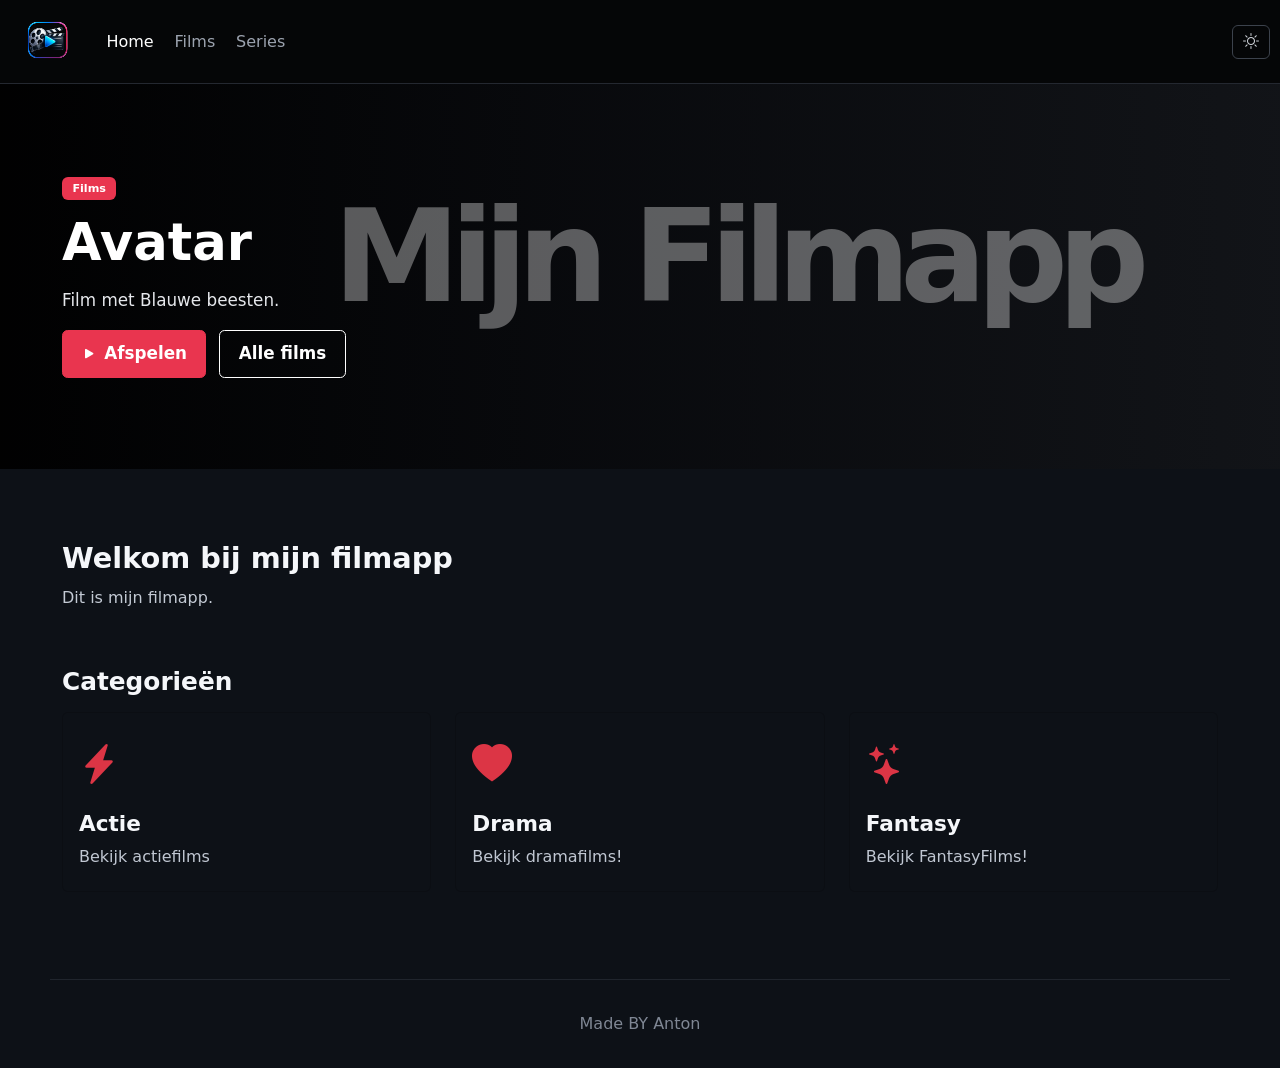
==== Frontend/index.html @ fcb29199 "Rename Index.html to index.html" ====
<!DOCTYPE html>
<html lang="en">
<head>
    <meta charset="UTF-8">
    <meta name="viewport" content="width=device-width, initial-scale=1.0">
    <link rel="stylesheet" href="styles.css">
    <title>Filmapplicatie Anton</title>
    <!--Bootstrap css toegevoegd-->
       <link
    href="https://cdn.jsdelivr.net/npm/bootstrap@5.3.3/dist/css/bootstrap.min.css"
    rel="stylesheet">
     <!--Bootstrap icons toegevoegd-->
       <link
    rel="stylesheet"
    href="https://cdn.jsdelivr.net/npm/bootstrap-icons@1.11.3/font/bootstrap-icons.css">
    <link rel="stylesheet" href="styles.css">
</head>
<body>
    <!--Navbar met bootstrap-->
    <nav class="navbar navbar-expand-lg sticky-top border-bottom app-navbar">
        <div class="container-fluid">
            <a href="index.html" class="navbar-brand fw-bold">
                <img src="Img/Logo_gegenereerd.png" alt="Logo" class="appLogo">
            </a>
    <!--Menu toggler rechts-->
            <button class="navbar-toggle" type="button" data-bs-toggle="collapse" data-bs-target="#navbarMenu">
                <span class="navbar-toggler-icon"></span>
            </button>
                <div class="collapse navbar-collapse" id="navbarMenu">
                    <ul class="navbar-nav me-auto mb-2 mb-lg-0">
                        <li class="navigatie-item">
                            <a href="index.html" class="nav-link active">Home</a>
                        </li>
                         <li class="navigatie-item">
                            <a href="films.html" class="nav-link active">Films</a>
                        </li>
                         <li class="navigatie-item">
                            <a href="series.html" class="nav-link active">Series</a>
                        </li>
                    </ul>
    <!--Dark/lightmodebutton-->
            <button class="btn btn-outline-secondary" onclick="toggleTheme()" type="button">
          <i class="bi bi-brightness-high"></i>
        </button>
                </div>
    <!-- Zoekfunctie NAVBAR: Later toevoegen -->
        </div>
    </nav>
    <header>
    <!-- Hoofdbanner -->
      <div class="container">
      <div class="col-lg-6">
        <span class="badge bg-danger mb-3">Films</span>
        <h1>Avatar</h1>
        <p class="introtekst">
          Film met Blauwe beesten.
        </p>

        <!-- Blob URL insteken-->
        <button
          class="btn btn-danger btn-lg"
          onclick="speelFilm(
            'Avatar',
              'https://movieappantonstorage.blob.core.windows.net/moviecontainer/Films/Avatar2/Avatar.The.Way.Of.Water.2022.1080p.WEBRip.x264.AAC5.1-%5BYTS.MX%5D.mp4'
          )"
        >
          <i class="bi bi-play-fill"></i>
          Afspelen
        </button>

        <a href="films.html" class="btn btn-outline-dark btn-lg ms-2">
          Alle films
        </a>
      </div>
    </div>
    </header>


    <main>
        <div class="row mb-4">
      <div class="col-lg-8">
        <h2>Welkom bij mijn filmapp</h2>
        <p>
          Dit is mijn filmapp.
        </p>
      </div>
    </div>
   
<h3>Categorieën</h3>
<!--Categorieen toevoegen-->
<!--Bootstrap cards gebruikt-->
    <div class="row g-4">
      <div class="col-md-4">
        <a href="films.html#actie" class="text-decoration-none">
          <div class="card category-card h-100">
            <div class="card-body">
              <i class="bi bi-lightning-charge-fill text-danger fs-1"></i>
              <h4 class="mt-3">Actie</h4>
              <p class="text-body-secondary mb-0">Bekijk actiefilms</p>
            </div>
          </div>
        </a>
      </div>

      <div class="col-md-4">
        <a href="films.html#drama" class="text-decoration-none">
          <div class="card category-card h-100">
            <div class="card-body">
              <i class="bi bi-heart-fill text-danger fs-1"></i>
              <h4 class="mt-3">Drama</h4>
              <p class="text-body-secondary mb-0">Bekijk dramafilms!</p>
            </div>
          </div>
        </a>
      </div>

      <div class="col-md-4">
        <a href="films.html#fantasy" class="text-decoration-none">
          <div class="card category-card h-100">
            <div class="card-body">
              <i class="bi bi-stars text-danger fs-1"></i>
              <h4 class="mt-3">Fantasy</h4>
              <p class="text-body-secondary mb-0">Bekijk FantasyFilms!</p>
            </div>
          </div>
        </a>
      </div>
    </div>
     </main>
     <footer>Made BY Anton</footer>
         <!-- Videospeler -->
<div class="modal fade" id="filmVenster" tabindex="-1">
  <div class="modal-dialog modal-xl modal-dialog-centered">
    <div class="modal-content bg-dark text-white">

      <div class="modal-header">
        <h5 class="modal-title" id="filmTitel">Film</h5>

        <button 
          type="button" 
          class="btn-close btn-close-white" 
          data-bs-dismiss="modal">
        </button>
      </div>

      <div class="modal-body">
        <video id="filmSpeler" class="w-100" controls preload="metadata">
          Je browser ondersteunt geen video.
        </video>
      </div>

    </div>
  </div>
</div>
    <!-- Bootstrap JS -->
  <script src="https://cdn.jsdelivr.net/npm/bootstrap@5.3.3/dist/js/bootstrap.bundle.min.js"></script>
   <!-- eigen JS -->
    <script src="script.js"></script>
</body>
</html>
---- Frontend/styles.css ----
/* ===============================
   Algemene instellingen
   =============================== */

/*Variabelen gebruikt voor de kleuren */
:root {
  --app-bg: #0d1117;
  --app-bg-soft: #11161c;
  --app-card: #1c2128;
  --app-card-border: #363b44;
  --app-text: #f5f7fa;
  --app-muted: #a8b0bb;
  --app-danger: #e9354f;
  --app-danger-hover: #d62f47;
}

* {
  box-sizing: border-box;
}

html {
  scroll-behavior: smooth;
}

body {
  margin: 0;
  min-height: 100vh;
  background: var(--app-bg) !important;
  color: var(--app-text) !important;
  font-family: system-ui, -apple-system, BlinkMacSystemFont, "Segoe UI", sans-serif;
  overflow-x: hidden;
}

/*Bootstrap kleuren veranderen (later met JS) */
body {
  --bs-body-bg: var(--app-bg);
  --bs-body-color: var(--app-text);
  --bs-secondary-color: var(--app-muted);
  --bs-border-color: var(--app-card-border);
}

.text-body-secondary {
  color: var(--app-muted) !important;
}


/* ===============================
   Navbar
   =============================== */

.app-navbar {
  background: #050607 !important;
  border-color: #242830 !important;
  min-height: 50px;
  padding: 0.25rem 0;
  z-index: 1000;
  padding-left: 15px;
}

.app-navbar .container-fluid {
  padding-left: 0;
  padding-right: 10px;
}

.navbar-brand {
  color: var(--app-text) !important;
  font-size: 1.05rem;
  letter-spacing: 0.2px;
  padding-left: 0;
}

.navbar-brand i {
  color: var(--app-danger) !important;
  margin-right: 0.35rem;
}

.navbar-nav .nav-link {
  color: #9ca3af !important;
  font-weight: 500;
  padding-inline: 0.65rem !important;
}

.navbar-nav .nav-link:hover,
.navbar-nav .nav-link:focus {
  color: #ffffff !important;
}

.navbar-nav .navigatie-item:first-child .nav-link {
  color: #ffffff !important;
}

.navbar-toggle {
  display: none;
  padding: 0.35rem 0.65rem;
  background: transparent;
  border: 1px solid;
  border-radius: 0.35rem;
}




.app-navbar .btn-outline-secondary {
  order: 3;
  color: #d1d5db;
  border-color: #3c424c;
  background: transparent;
  width: 38px;
  height: 34px;
  padding: 0;
}

.app-navbar .btn-outline-secondary:hover {
  background: #1f2630;
  border-color: #5b6470;
  color: #ffffff;
}


/* ===============================
   Header
   =============================== */

header:empty {
  display: none;
}

body > header:has(.container) {
  position: relative;
  min-height: 385px;
  display: flex;
  align-items: center;
  overflow: hidden;
  background:
    linear-gradient(90deg, rgba(0, 0, 0, 0.95) 0%, rgba(8, 9, 12, 0.9) 45%, rgba(18, 20, 24, 0.95) 100%);
}

body > header:has(.container)::after {
  content: "Mijn Filmapp";
  position: absolute;
  right: 11%;
  top: 45%;
  transform: translateY(-50%);
  font-size: clamp(5rem, 10vw, 10rem);
  font-weight: 900;
  letter-spacing: -0.08em;
  color: rgba(255, 255, 255, 0.34);
  white-space: nowrap;
  z-index: 0;
  pointer-events: none;
}

header .container {
  position: relative;
  z-index: 1;
  max-width: 1180px;
}

header .badge {
  background: var(--app-danger) !important;
  font-size: 0.7rem;
  font-weight: 700;
  padding: 0.35rem 0.65rem;
}

header h1 {
  color: #ffffff;
  font-size: clamp(2.3rem, 4vw, 3.5rem);
  font-weight: 800;
  line-height: 1.05;
  margin-bottom: 1rem;
}

header .introtekst,
header p {
  color: #e5e7eb;
  font-size: 1.05rem;
  line-height: 1.7;
  max-width: 650px;
}

.btn-danger {
  background: var(--app-danger) !important;
  border-color: var(--app-danger) !important;
  font-weight: 600;
}

.btn-danger:hover {
  background: var(--app-danger-hover) !important;
  border-color: var(--app-danger-hover) !important;
}

header .btn-lg {
  padding: 0.65rem 1.15rem;
  font-size: 1.05rem;
  border-radius: 0.35rem;
}

header .btn-outline-dark {
  color: #ffffff !important;
  border-color: #ffffff !important;
  background: transparent !important;
  font-weight: 600;
}

header .btn-outline-dark:hover {
  background: #ffffff !important;
  color: #111111 !important;
}


/* ===============================
   Main layout
   =============================== */

main {
  max-width: 1180px;
  margin: 0 auto;
  padding: 4.5rem 0.75rem;
}

main.container {
  max-width: 1180px;
  
}

main h1,
main h2,
main h3,
main h4,
main h5 {
  color: #f5f7fa;
  font-weight: 800;
}

main h2 {
  font-size: 1.8rem;
  margin-bottom: 0.6rem;
}

main h3 {
  margin-top: 2.5rem;
  margin-bottom: 1rem;
  font-size: 1.55rem;
}

main p {
  color: #c3cad4;
  line-height: 1.6;
}


/* ===============================
   Categoriekaarten
   =============================== */


.category-card {
  min-height: 155px;
  transition: transform 0.18s ease, border-color 0.18s ease, background 0.18s ease;
}

.category-card .card-body {
  padding: 1.35rem 1rem;
}

.category-card i {
  color: red;
}

.category-card h4 {
  font-size: 1.35rem;
  margin-bottom: 0.45rem;
}

.category-card p {
  color: #c0c7d2 !important;
}

.category-card:hover {
  transform: translateY(-4px);
  border-color: var(--app-danger) !important;
  background: #222832 !important;
}


/* ===============================
   Films pagina
   =============================== */

.movie-section {
  margin-top: 3rem;
}

.section-title {
  font-size: 1.6rem;
  font-weight: 800;
  margin-bottom: 1.25rem;
  padding-bottom: 0.4rem;
  border-bottom: 1px solid;
  text-align: center;
}

.movie-card {
  cursor: pointer;
  overflow: hidden;
  transition: transform 1s ease;
}

.movie-card:hover {
  transform: translateY(-4px);
}

.movie-poster {
  height: 340px;
  object-fit: cover;
  background: #000;
}



.movie-card .card-body {
  padding: 1rem;
}

.movie-card .card-title {
  color: #ffffff;
  font-weight: 800;
}

.movie-card .card-text {
  color: #c5ccd6;
}


/* ===============================
   Series lege box
   =============================== */

.empty-box {
  min-height: 420px;
  display: flex;
  align-items: center;
  justify-content: center;
  border: solid;
  border-radius: 0.35rem;
}

.empty-box i {
  color: #687280 !important;
}


/* ===============================
   Footer
   =============================== */

footer {
  max-width: 1180px;
  margin: 0 auto;
  padding: 2rem 0.75rem;
  color: #7f8794;
  border-top: 1px solid #20252d;
  text-align: center;
  margin-top: 15px;
}


/* ===============================
   Responsiviteit
   =============================== */

@media (max-width: 1000px) {
  .navbar-toggle {
    display: block;
  }

  .app-navbar .container-fluid {
    padding-left: 0.75rem;
    padding-right: 0.75rem;
  }

  .app-navbar .navbar-collapse::before {
    width: 100%;
    margin: 1rem 0 0.5rem;
  }

  .app-navbar .btn-outline-secondary {
    margin-bottom: 0.75rem;
  }


}

@media (max-width: 750px) {
  main {
    padding-top: 3rem;
  }

  header h1 {
    font-size: 2.4rem;
  }
  .category-card {
    min-height: 135px;
  }
}

#filmSpeler {
  max-height: 75vh;
  background: #000;
}

.appLogo{
   height: 65px;
  width: auto;
  object-fit: contain;
}
---- Frontend/styles.css ----
/* ===============================
   Algemene instellingen
   =============================== */

/*Variabelen gebruikt voor de kleuren */
:root {
  --app-bg: #0d1117;
  --app-bg-soft: #11161c;
  --app-card: #1c2128;
  --app-card-border: #363b44;
  --app-text: #f5f7fa;
  --app-muted: #a8b0bb;
  --app-danger: #e9354f;
  --app-danger-hover: #d62f47;
}

* {
  box-sizing: border-box;
}

html {
  scroll-behavior: smooth;
}

body {
  margin: 0;
  min-height: 100vh;
  background: var(--app-bg) !important;
  color: var(--app-text) !important;
  font-family: system-ui, -apple-system, BlinkMacSystemFont, "Segoe UI", sans-serif;
  overflow-x: hidden;
}

/*Bootstrap kleuren veranderen (later met JS) */
body {
  --bs-body-bg: var(--app-bg);
  --bs-body-color: var(--app-text);
  --bs-secondary-color: var(--app-muted);
  --bs-border-color: var(--app-card-border);
}

.text-body-secondary {
  color: var(--app-muted) !important;
}


/* ===============================
   Navbar
   =============================== */

.app-navbar {
  background: #050607 !important;
  border-color: #242830 !important;
  min-height: 50px;
  padding: 0.25rem 0;
  z-index: 1000;
  padding-left: 15px;
}

.app-navbar .container-fluid {
  padding-left: 0;
  padding-right: 10px;
}

.navbar-brand {
  color: var(--app-text) !important;
  font-size: 1.05rem;
  letter-spacing: 0.2px;
  padding-left: 0;
}

.navbar-brand i {
  color: var(--app-danger) !important;
  margin-right: 0.35rem;
}

.navbar-nav .nav-link {
  color: #9ca3af !important;
  font-weight: 500;
  padding-inline: 0.65rem !important;
}

.navbar-nav .nav-link:hover,
.navbar-nav .nav-link:focus {
  color: #ffffff !important;
}

.navbar-nav .navigatie-item:first-child .nav-link {
  color: #ffffff !important;
}

.navbar-toggle {
  display: none;
  padding: 0.35rem 0.65rem;
  background: transparent;
  border: 1px solid;
  border-radius: 0.35rem;
}




.app-navbar .btn-outline-secondary {
  order: 3;
  color: #d1d5db;
  border-color: #3c424c;
  background: transparent;
  width: 38px;
  height: 34px;
  padding: 0;
}

.app-navbar .btn-outline-secondary:hover {
  background: #1f2630;
  border-color: #5b6470;
  color: #ffffff;
}


/* ===============================
   Header
   =============================== */

header:empty {
  display: none;
}

body > header:has(.container) {
  position: relative;
  min-height: 385px;
  display: flex;
  align-items: center;
  overflow: hidden;
  background:
    linear-gradient(90deg, rgba(0, 0, 0, 0.95) 0%, rgba(8, 9, 12, 0.9) 45%, rgba(18, 20, 24, 0.95) 100%);
}

body > header:has(.container)::after {
  content: "Mijn Filmapp";
  position: absolute;
  right: 11%;
  top: 45%;
  transform: translateY(-50%);
  font-size: clamp(5rem, 10vw, 10rem);
  font-weight: 900;
  letter-spacing: -0.08em;
  color: rgba(255, 255, 255, 0.34);
  white-space: nowrap;
  z-index: 0;
  pointer-events: none;
}

header .container {
  position: relative;
  z-index: 1;
  max-width: 1180px;
}

header .badge {
  background: var(--app-danger) !important;
  font-size: 0.7rem;
  font-weight: 700;
  padding: 0.35rem 0.65rem;
}

header h1 {
  color: #ffffff;
  font-size: clamp(2.3rem, 4vw, 3.5rem);
  font-weight: 800;
  line-height: 1.05;
  margin-bottom: 1rem;
}

header .introtekst,
header p {
  color: #e5e7eb;
  font-size: 1.05rem;
  line-height: 1.7;
  max-width: 650px;
}

.btn-danger {
  background: var(--app-danger) !important;
  border-color: var(--app-danger) !important;
  font-weight: 600;
}

.btn-danger:hover {
  background: var(--app-danger-hover) !important;
  border-color: var(--app-danger-hover) !important;
}

header .btn-lg {
  padding: 0.65rem 1.15rem;
  font-size: 1.05rem;
  border-radius: 0.35rem;
}

header .btn-outline-dark {
  color: #ffffff !important;
  border-color: #ffffff !important;
  background: transparent !important;
  font-weight: 600;
}

header .btn-outline-dark:hover {
  background: #ffffff !important;
  color: #111111 !important;
}


/* ===============================
   Main layout
   =============================== */

main {
  max-width: 1180px;
  margin: 0 auto;
  padding: 4.5rem 0.75rem;
}

main.container {
  max-width: 1180px;
  
}

main h1,
main h2,
main h3,
main h4,
main h5 {
  color: #f5f7fa;
  font-weight: 800;
}

main h2 {
  font-size: 1.8rem;
  margin-bottom: 0.6rem;
}

main h3 {
  margin-top: 2.5rem;
  margin-bottom: 1rem;
  font-size: 1.55rem;
}

main p {
  color: #c3cad4;
  line-height: 1.6;
}


/* ===============================
   Categoriekaarten
   =============================== */


.category-card {
  min-height: 155px;
  transition: transform 0.18s ease, border-color 0.18s ease, background 0.18s ease;
}

.category-card .card-body {
  padding: 1.35rem 1rem;
}

.category-card i {
  color: red;
}

.category-card h4 {
  font-size: 1.35rem;
  margin-bottom: 0.45rem;
}

.category-card p {
  color: #c0c7d2 !important;
}

.category-card:hover {
  transform: translateY(-4px);
  border-color: var(--app-danger) !important;
  background: #222832 !important;
}


/* ===============================
   Films pagina
   =============================== */

.movie-section {
  margin-top: 3rem;
}

.section-title {
  font-size: 1.6rem;
  font-weight: 800;
  margin-bottom: 1.25rem;
  padding-bottom: 0.4rem;
  border-bottom: 1px solid;
  text-align: center;
}

.movie-card {
  cursor: pointer;
  overflow: hidden;
  transition: transform 1s ease;
}

.movie-card:hover {
  transform: translateY(-4px);
}

.movie-poster {
  height: 340px;
  object-fit: cover;
  background: #000;
}



.movie-card .card-body {
  padding: 1rem;
}

.movie-card .card-title {
  color: #ffffff;
  font-weight: 800;
}

.movie-card .card-text {
  color: #c5ccd6;
}


/* ===============================
   Series lege box
   =============================== */

.empty-box {
  min-height: 420px;
  display: flex;
  align-items: center;
  justify-content: center;
  border: solid;
  border-radius: 0.35rem;
}

.empty-box i {
  color: #687280 !important;
}


/* ===============================
   Footer
   =============================== */

footer {
  max-width: 1180px;
  margin: 0 auto;
  padding: 2rem 0.75rem;
  color: #7f8794;
  border-top: 1px solid #20252d;
  text-align: center;
  margin-top: 15px;
}


/* ===============================
   Responsiviteit
   =============================== */

@media (max-width: 1000px) {
  .navbar-toggle {
    display: block;
  }

  .app-navbar .container-fluid {
    padding-left: 0.75rem;
    padding-right: 0.75rem;
  }

  .app-navbar .navbar-collapse::before {
    width: 100%;
    margin: 1rem 0 0.5rem;
  }

  .app-navbar .btn-outline-secondary {
    margin-bottom: 0.75rem;
  }


}

@media (max-width: 750px) {
  main {
    padding-top: 3rem;
  }

  header h1 {
    font-size: 2.4rem;
  }
  .category-card {
    min-height: 135px;
  }
}

#filmSpeler {
  max-height: 75vh;
  background: #000;
}

.appLogo{
   height: 65px;
  width: auto;
  object-fit: contain;
}
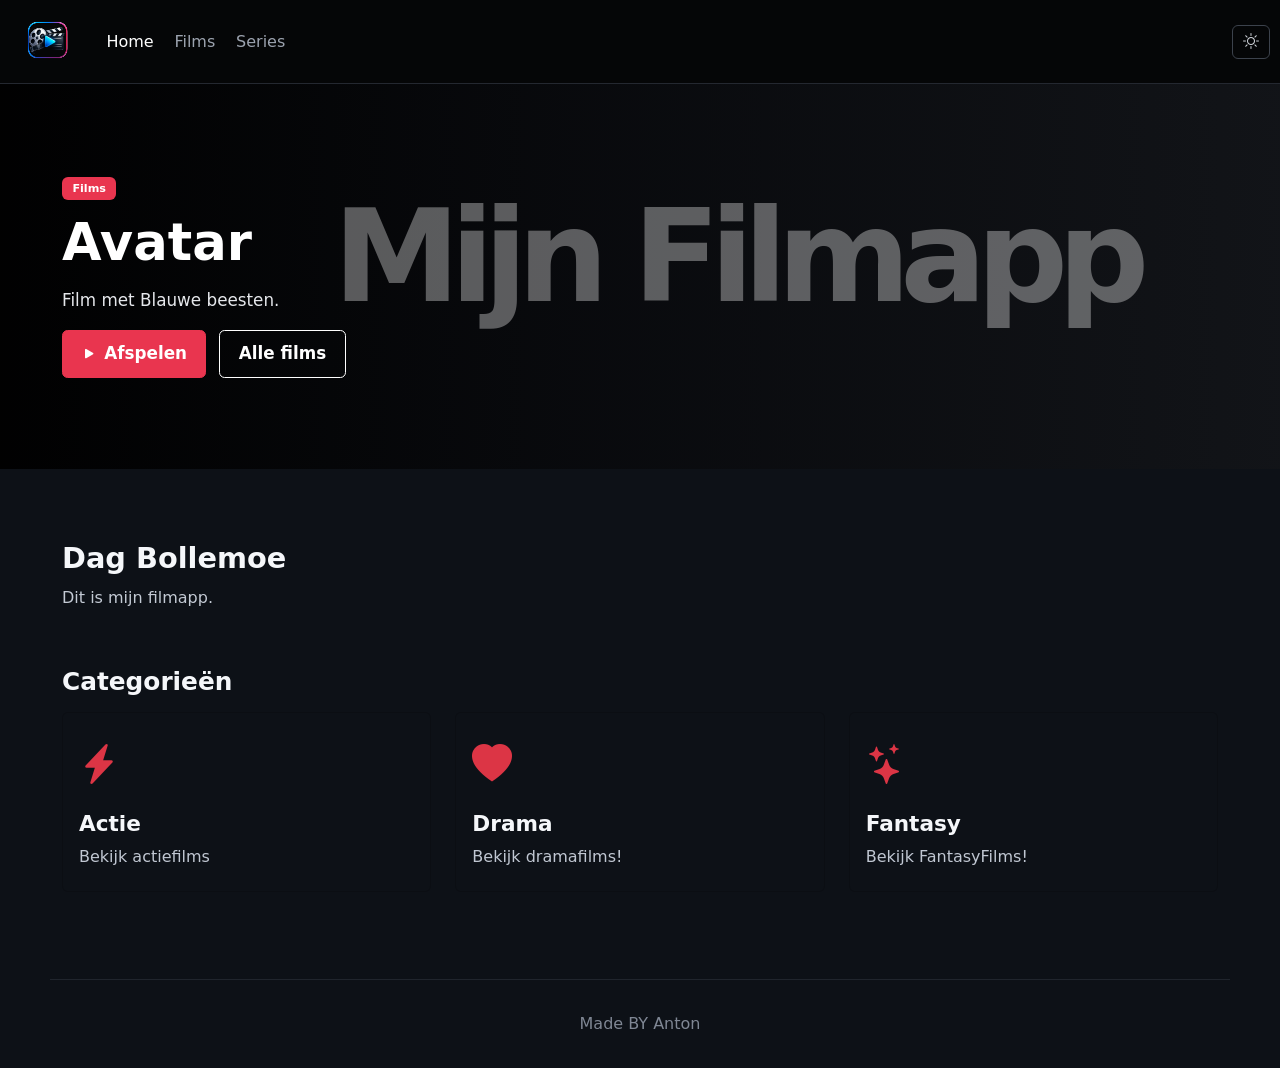
==== commit 3f36d13f: "Update index.html" ====
--- a/Frontend/index.html
+++ b/Frontend/index.html
@@ -79,7 +79,7 @@
     <main>
         <div class="row mb-4">
       <div class="col-lg-8">
-        <h2>Welkom bij mijn filmapp</h2>
+        <h2>Dag Bollemoe</h2>
         <p>
           Dit is mijn filmapp.
         </p>
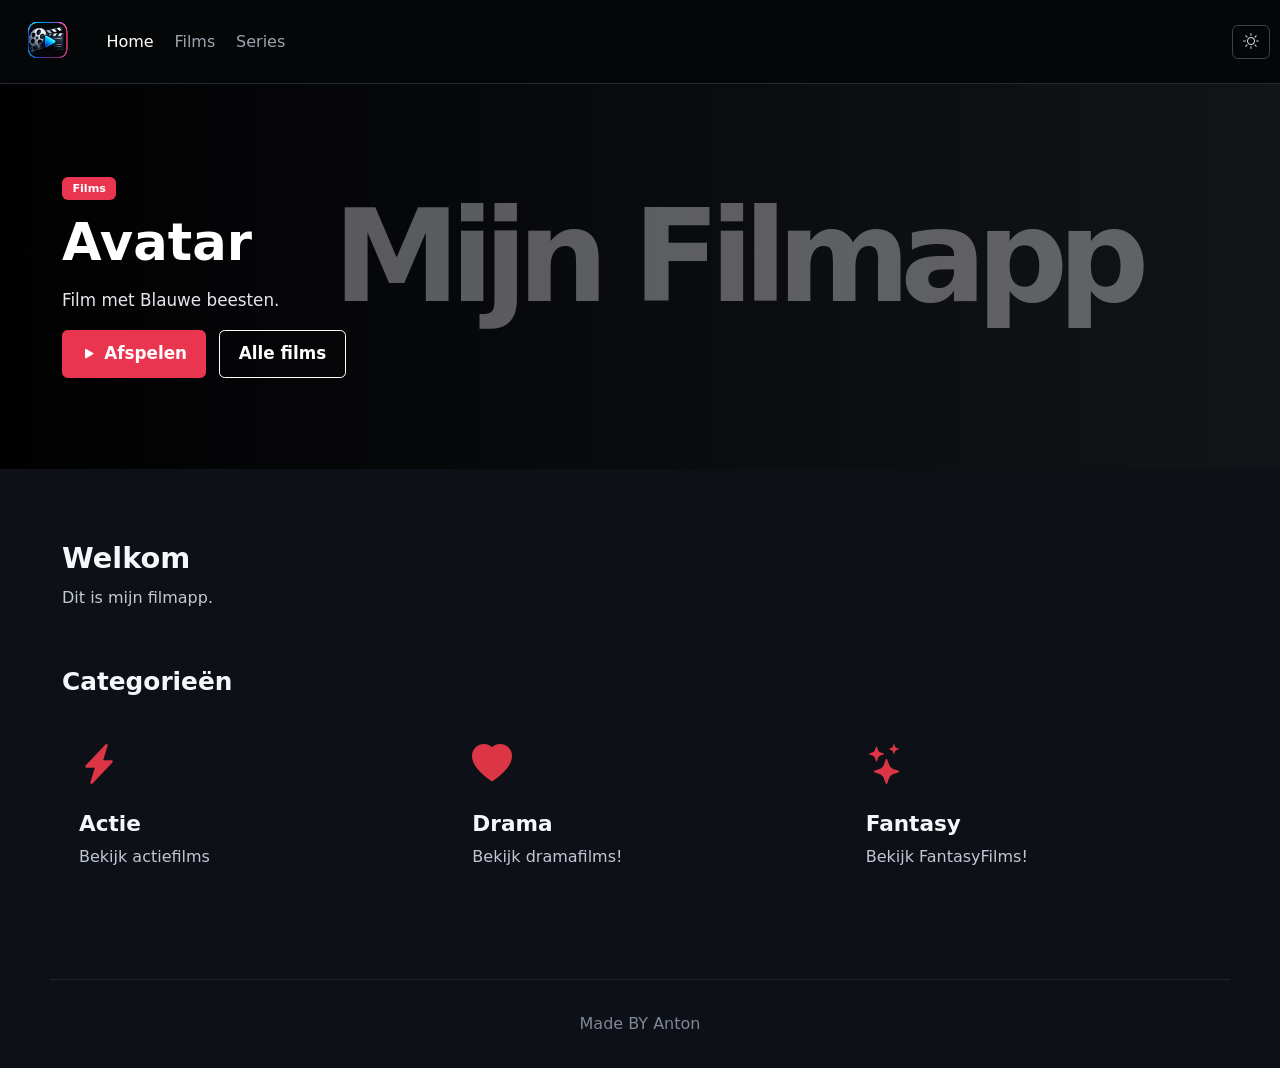
==== commit 5b78c103: "Update index.html" ====
--- a/Frontend/index.html
+++ b/Frontend/index.html
@@ -79,7 +79,7 @@
     <main>
         <div class="row mb-4">
       <div class="col-lg-8">
-        <h2>Dag Bollemoe</h2>
+        <h2>Welkom</h2>
         <p>
           Dit is mijn filmapp.
         </p>
